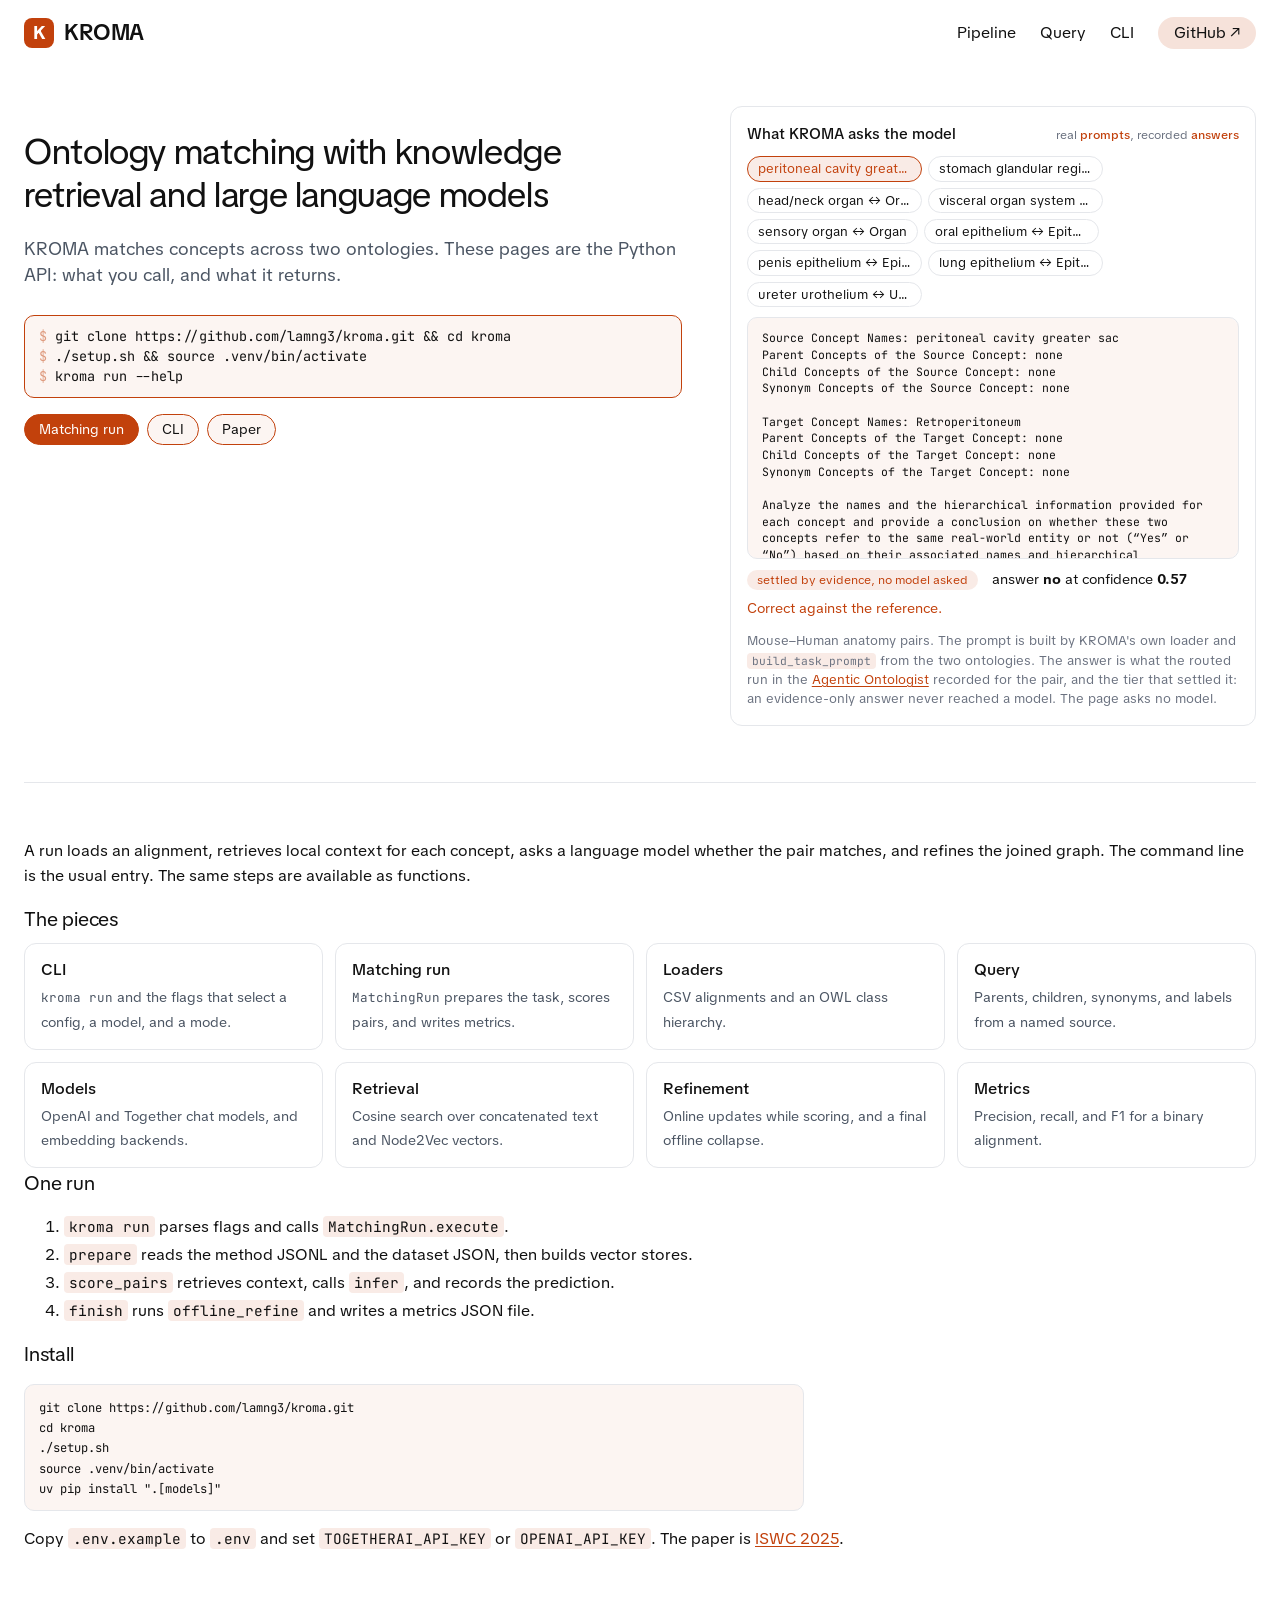
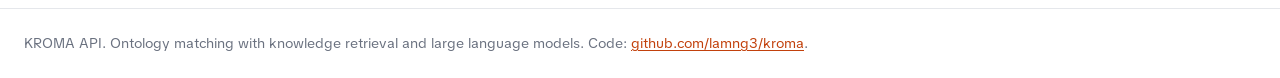
==== index.html @ 7c2565bc "Point manual and showcase links at lamng3.com, which proxies the GitHub Pages sites. Co-Authored-By:" ====
<!DOCTYPE html>
<html lang="en">
<head>
<meta charset="utf-8">
<meta name="viewport" content="width=device-width, initial-scale=1">
<link rel="preconnect" href="https://fonts.googleapis.com">
<link rel="preconnect" href="https://fonts.gstatic.com" crossorigin>
<link href="https://fonts.googleapis.com/css2?family=TikTok+Sans:wght@400;500;600;700&family=JetBrains+Mono:wght@400;500&display=swap" rel="stylesheet">
<link rel="stylesheet" href="style.css">
<title>KROMA — ontology matching with knowledge retrieval and LLMs</title>
<meta name="description" content="The KROMA Python API: the command line, the matching run, retrieval, models, and refinement.">
</head>
<body>
<a class="skip" href="#content">Skip to content</a>
<input id="nav-toggle" class="nav-toggle" type="checkbox">
<header class="site">
  <a class="logo" href="index.html"><span class="logo-mark">K</span><span>KROMA</span></a>
  <nav class="site">
    <a href="pipeline.html">Pipeline</a>
    <a href="query.html">Query</a>
    <a href="cli.html">CLI</a>
    <label class="nav-button" for="nav-toggle">Menu</label>
    <a href="https://github.com/lamng3/kroma" class="pill">GitHub ↗</a>
  </nav>
</header>
<main class="wrap" id="content" style="max-width:1280px">
<section class="hero">
  <div>
    <h1>Ontology matching with knowledge retrieval and large language models</h1>
    <p class="lede">KROMA matches concepts across two ontologies. These pages are the Python API: what you call, and what it returns.</p>
    <pre class="install"><span class="prompt">$ </span>git clone https://github.com/lamng3/kroma.git &amp;&amp; cd kroma
<span class="prompt">$ </span>./setup.sh &amp;&amp; source .venv/bin/activate
<span class="prompt">$ </span>kroma run --help</pre>
    <div class="actions">
      <a class="btn solid" href="pipeline.html">Matching run</a>
      <a class="btn" href="cli.html">CLI</a>
      <a class="btn" href="https://arxiv.org/abs/2507.14032">Paper</a>
    </div>
  </div>
  <div class="demo-card" id="demo">
    <div class="head"><h3>What KROMA asks the model</h3><span class="tag">real <b>prompts</b>, recorded <b>answers</b></span></div>
    <div class="tabs" id="tabs" role="tablist"></div>
    <pre class="prompt-box" id="prompt"></pre>
    <div class="verdict-row" id="verdict"></div>
    <p class="note">Mouse–Human anatomy pairs. The prompt is built by KROMA's own loader and <code>build_task_prompt</code> from the two ontologies. The answer is what the routed run in the <a href="https://lamng3.com/agentic-ontologist/">Agentic Ontologist</a> recorded for the pair, and the tier that settled it: an evidence-only answer never reached a model. The page asks no model.</p>
  </div>
</section>
<section class="block"><div class="prose-home">

<p>A run loads an alignment, retrieves local context for each concept, asks a language model whether the pair matches, and refines the joined graph. The command line is the usual entry. The same steps are available as functions.</p>
<h2 id="the-pieces">The pieces</h2>
<div class="cards">
<a class="card" href="cli.html"><strong>CLI</strong><span><code>kroma run</code> and the flags that select a config, a model, and a mode.</span></a>
<a class="card" href="pipeline.html"><strong>Matching run</strong><span><code>MatchingRun</code> prepares the task, scores pairs, and writes metrics.</span></a>
<a class="card" href="loaders.html"><strong>Loaders</strong><span>CSV alignments and an OWL class hierarchy.</span></a>
<a class="card" href="query.html"><strong>Query</strong><span>Parents, children, synonyms, and labels from a named source.</span></a>
<a class="card" href="models.html"><strong>Models</strong><span>OpenAI and Together chat models, and embedding backends.</span></a>
<a class="card" href="retrieval.html"><strong>Retrieval</strong><span>Cosine search over concatenated text and Node2Vec vectors.</span></a>
<a class="card" href="refinement.html"><strong>Refinement</strong><span>Online updates while scoring, and a final offline collapse.</span></a>
<a class="card" href="metrics.html"><strong>Metrics</strong><span>Precision, recall, and F1 for a binary alignment.</span></a>
</div>
<h2 id="one-run">One run</h2>
<ol>
<li><code>kroma run</code> parses flags and calls <code>MatchingRun.execute</code>.</li>
<li><code>prepare</code> reads the method JSONL and the dataset JSON, then builds vector stores.</li>
<li><code>score_pairs</code> retrieves context, calls <code>infer</code>, and records the prediction.</li>
<li><code>finish</code> runs <code>offline_refine</code> and writes a metrics JSON file.</li>
</ol>
<h2 id="install">Install</h2>
<pre><code>git clone https://github.com/lamng3/kroma.git
cd kroma
./setup.sh
source .venv/bin/activate
uv pip install ".[models]"</code></pre>
<p>Copy <code>.env.example</code> to <code>.env</code> and set <code>TOGETHERAI_API_KEY</code> or <code>OPENAI_API_KEY</code>. The paper is <a href="https://arxiv.org/abs/2507.14032">ISWC 2025</a>.</p>
</div></section>
<script src="demo.js"></script>
</main>
<footer class="site">KROMA API. Ontology matching with knowledge retrieval and large language models. Code: <a href="https://github.com/lamng3/kroma">github.com/lamng3/kroma</a>.</footer>
</body>
</html>
---- style.css ----
:root {
  --primary: #c2410c;
  --primary-5: rgba(194, 65, 12, 0.05);
  --primary-10: rgba(194, 65, 12, 0.1);
  --primary-15: rgba(194, 65, 12, 0.15);
  --primary-50: rgba(194, 65, 12, 0.5);
  --bg: #ffffff;
  --fg: #111111;
  --muted: #4b5563;
  --subtle: #6b7280;
  --faint: #9ca3af;
  --border: #e5e7eb;
  --warn: #a15c07;
  --warn-bg: rgba(161, 92, 7, 0.1);
  --bad: #b42318;
  --bad-bg: rgba(180, 35, 24, 0.09);
  --font: "TikTok Sans", ui-sans-serif, system-ui, -apple-system, "Segoe UI", sans-serif;
  --mono: "JetBrains Mono", ui-monospace, SFMono-Regular, Menlo, monospace;
}

@media (prefers-color-scheme: dark) {
  :root:not([data-theme="light"]) {
    --primary: #fb923c;
    --primary-5: rgba(251, 146, 60, 0.06);
    --primary-10: rgba(251, 146, 60, 0.1);
    --primary-15: rgba(251, 146, 60, 0.16);
    --primary-50: rgba(251, 146, 60, 0.5);
    --bg: #111214;
    --fg: #ececec;
    --muted: #b4b8bf;
    --subtle: #9096a0;
    --faint: #6b7280;
    --border: #2a2d33;
    --warn: #f0b252;
    --warn-bg: rgba(240, 178, 82, 0.12);
    --bad: #ff8a80;
    --bad-bg: rgba(255, 138, 128, 0.12);
  }
}

* { box-sizing: border-box; }
html { -webkit-text-size-adjust: 100%; scroll-behavior: smooth; }
body { margin: 0; background: var(--bg); color: var(--fg); font-family: var(--font); font-size: 16px; line-height: 1.55; }
::selection { background: var(--primary-15); }
a { color: var(--primary); text-underline-offset: 0.15em; }
button { font: inherit; color: inherit; }
button:not(:disabled) { cursor: pointer; }
.wrap { max-width: 1280px; margin: 0 auto; padding: 0 24px; }
.skip { position: absolute; left: -999px; top: 0; }
.skip:focus { left: 8px; top: 8px; background: var(--bg); padding: 8px; z-index: 5; }

/* Header */
header.site { display: flex; align-items: center; justify-content: space-between; gap: 24px; padding: 16px 24px; max-width: 1280px; margin: 0 auto; }
.logo { display: flex; align-items: center; gap: 10px; text-decoration: none; color: var(--fg); font-size: 22px; font-weight: 600; letter-spacing: -0.02em; }
.logo-mark { width: 30px; height: 30px; border-radius: 8px; background: var(--primary); color: var(--bg); display: grid; place-items: center; font-size: 18px; font-weight: 700; }
.logo b { color: var(--primary); font-weight: 600; }
nav.site { display: flex; align-items: center; gap: 24px; }
nav.site a { text-decoration: none; color: var(--fg); }
nav.site a:hover { color: var(--primary); }
nav.site a.pill { background: var(--primary-15); padding: 4px 16px; border-radius: 999px; }
nav.site a.pill:hover { background: var(--primary-50); color: var(--fg); }

/* Hero */
.hero { padding: 40px 0 56px; display: grid; grid-template-columns: 5fr 4fr; gap: 48px; align-items: start; }
.hero h1 { font-size: 36px; line-height: 1.2; font-weight: 400; margin: 24px 0 20px; max-width: 42rem; letter-spacing: -0.01em; }
.hero .lede { font-size: 18px; line-height: 1.4; color: var(--muted); margin: 0 0 28px; max-width: 42rem; }
.install { background: var(--primary-5); border: 1px solid var(--primary); border-radius: 10px; padding: 10px 14px; font-family: var(--mono); font-size: 13.5px; white-space: pre; overflow-x: auto; margin: 0 0 16px; }
.install .prompt { color: var(--primary-50); user-select: none; }
.actions { display: flex; gap: 8px; flex-wrap: wrap; }
.btn { border: 1px solid var(--primary); background: var(--primary-5); color: var(--fg); border-radius: 999px; padding: 4px 14px; font-size: 14px; text-decoration: none; }
.btn:hover:not(:disabled) { background: var(--primary-15); }
.btn:disabled { opacity: 0.45; }
.btn.solid { background: var(--primary); color: var(--bg); }

/* Live demo card */
.demo-card { border: 1px solid var(--border); border-radius: 12px; padding: 16px; }
.demo-card .head { display: flex; justify-content: space-between; align-items: baseline; margin-bottom: 10px; gap: 8px; }
.demo-card h3 { margin: 0; font-size: 15px; font-weight: 500; }
.tag { font-size: 12px; color: var(--subtle); white-space: nowrap; }
.tag b { color: var(--primary); font-weight: 500; }
.mems { display: grid; gap: 6px; margin: 4px 0 12px; }
.mem { border: 1px solid var(--border); border-radius: 8px; padding: 6px 10px; font-size: 13.5px; background: transparent; text-align: left; width: 100%; display: grid; grid-template-columns: 1fr auto; gap: 2px 10px; }
.mem:hover:not(:disabled) { border-color: var(--primary-50); }
.mem[aria-pressed="true"] { border-color: var(--primary); background: var(--primary-5); }
.mem .key { font-family: var(--mono); font-size: 12px; color: var(--subtle); }
.mem .txt { grid-column: 1; }
.mem.hidden { display: none; }
.chip { font-size: 11.5px; padding: 1px 8px; border-radius: 999px; align-self: start; grid-row: 1 / span 2; grid-column: 2; }
.chip.live { background: var(--primary-10); color: var(--primary); }
.chip.stale { background: var(--warn-bg); color: var(--warn); }
.chip.retracted { background: var(--bad-bg); color: var(--bad); }
.slider { display: grid; grid-template-columns: auto 1fr auto; gap: 10px; align-items: center; font-size: 13px; color: var(--subtle); }
.slider input { width: 100%; accent-color: var(--primary); }
.logline { font-family: var(--mono); font-size: 12px; color: var(--subtle); min-height: 2.9em; margin: 10px 0 0; }
.logline b { color: var(--fg); font-weight: 500; }
.note { font-size: 12.5px; color: var(--subtle); margin: 12px 0 0; }

/* Sections */
section.block { padding: 40px 0; border-top: 1px solid var(--border); }
section.block h2 { font-size: 20px; font-weight: 400; margin: 0 0 8px; }
section.block .sub { margin: 0 0 20px; font-size: 14px; color: var(--subtle); }
.cards { display: grid; grid-template-columns: repeat(auto-fill, minmax(260px, 1fr)); gap: 12px; }
a.card, div.card { border: 1px solid var(--border); border-radius: 12px; padding: 14px 16px; text-decoration: none; color: var(--fg); display: block; }
a.card:hover { border-color: var(--primary-50); background: var(--primary-5); }
a.card strong, div.card strong { display: block; font-weight: 500; margin-bottom: 2px; }
a.card span, div.card span { font-size: 14px; color: var(--muted); }

/* Manual */
.layout { max-width: 1280px; margin: 0 auto; padding: 0 24px; display: grid; grid-template-columns: 240px minmax(0, 1fr); gap: 48px; }
.nav { position: sticky; top: 0; align-self: start; max-height: 100vh; overflow-y: auto; padding: 8px 0 32px; font-size: 14px; }
.nav a { display: block; padding: 3px 10px; border-radius: 6px; text-decoration: none; color: var(--muted); }
.nav a:hover { color: var(--fg); background: var(--primary-5); }
.nav a[aria-current="page"] { color: var(--primary); background: var(--primary-10); font-weight: 500; }
.nav-part { margin: 18px 10px 4px; font-size: 11.5px; letter-spacing: 0.06em; text-transform: uppercase; color: var(--faint); }
.brand-desk { display: none; }
.search { width: 100%; padding: 6px 12px; border: 1px solid var(--border); border-radius: 999px; background: transparent; color: var(--fg); font: inherit; font-size: 14px; }
.search:focus { outline: 0; border-color: var(--primary); }
#results { list-style: none; padding: 0 0 0 10px; margin: 8px 0; }
#results li { margin: 4px 0; }
main { padding: 8px 0 64px; min-width: 0; max-width: 780px; }
.kicker { margin: 16px 0 0; font-size: 13px; color: var(--primary); }
h1 { font-size: 34px; font-weight: 400; line-height: 1.2; letter-spacing: -0.01em; margin: 4px 0 12px; }
.lede { font-size: 18px; line-height: 1.4; color: var(--muted); margin: 0 0 24px; }
h2 { font-size: 22px; font-weight: 500; margin: 40px 0 8px; letter-spacing: -0.01em; }
h3 { font-size: 17px; font-weight: 500; margin: 28px 0 6px; }
p, li { overflow-wrap: anywhere; }
li { margin: 3px 0; }
.toc { border: 1px solid var(--border); border-radius: 10px; padding: 10px 16px; margin: 0 0 24px; font-size: 14px; }
.toc strong { font-weight: 500; }
.toc ol { margin: 4px 0 0; padding-left: 1.2rem; }
.toc a { text-decoration: none; }
.callout { border-radius: 10px; padding: 10px 16px; margin: 18px 0; font-size: 15px; background: var(--primary-5); border-left: 3px solid var(--primary); }
.callout p:first-of-type { margin-top: 0; }
.callout p:last-child { margin-bottom: 0; }
.callout .label { display: block; font-size: 11.5px; letter-spacing: 0.06em; text-transform: uppercase; color: var(--primary); margin-bottom: 2px; }
.callout.next, .callout.warning { background: var(--warn-bg); border-color: var(--warn); }
.callout.next .label, .callout.warning .label { color: var(--warn); }
pre { background: var(--primary-5); border: 1px solid var(--border); border-radius: 10px; padding: 12px 14px; overflow-x: auto; font-family: var(--mono); font-size: 13.5px; line-height: 1.5; }
code { font-family: var(--mono); font-size: 0.9em; }
p code, li code, td code { background: var(--primary-10); border-radius: 4px; padding: 1px 5px; }
table { border-collapse: collapse; width: 100%; margin: 16px 0; font-size: 14.5px; display: block; overflow-x: auto; }
th, td { text-align: left; padding: 7px 12px; border-bottom: 1px solid var(--border); vertical-align: top; }
th { font-weight: 500; color: var(--subtle); }
footer.site { max-width: 1280px; margin: 0 auto; padding: 24px; border-top: 1px solid var(--border); font-size: 13.5px; color: var(--subtle); }
.nav-toggle, .nav-button { display: none; }

@media (max-width: 900px) {
  .hero { grid-template-columns: 1fr; gap: 28px; }
  .hero h1 { font-size: 30px; margin-top: 8px; }
  .layout { grid-template-columns: 1fr; gap: 0; }
  .nav { position: static; max-height: none; display: none; border-bottom: 1px solid var(--border); margin-bottom: 12px; }
  .nav-toggle:checked ~ .layout .nav { display: block; }
  .nav-button { display: inline-block; border: 1px solid var(--border); border-radius: 999px; padding: 2px 14px; font-size: 14px; }
  .brand-desk { display: block; font-weight: 500; padding: 4px 10px; }
  nav.site a:not(.pill) { display: none; }
  .wrap, .layout { padding: 0 16px; }
  header.site { padding: 12px 16px; }
}
.eyebrow { font-size: 12px; letter-spacing: 0.08em; text-transform: uppercase; color: var(--subtle); margin: 24px 0 4px; }
.prose-home { max-width: 780px; }
.prose-home h2 { margin-top: 28px; }

/* Prompt demo */
.tabs { display: flex; flex-wrap: wrap; gap: 6px; margin-bottom: 10px; }
.tab { border: 1px solid var(--border); background: transparent; border-radius: 999px; padding: 2px 10px; font-size: 12.5px; max-width: 14em; overflow: hidden; text-overflow: ellipsis; white-space: nowrap; }
.tab[aria-selected="true"] { border-color: var(--primary); background: var(--primary-10); color: var(--primary); }
pre.prompt-box { font-size: 11.5px; line-height: 1.45; white-space: pre-wrap; max-height: 21em; overflow: auto; margin: 0 0 10px; }
.verdict-row { display: flex; flex-wrap: wrap; gap: 8px 14px; align-items: baseline; font-size: 13.5px; }
.pill-tier { font-size: 12px; padding: 1px 10px; border-radius: 999px; background: var(--primary-10); color: var(--primary); }
.verdict-row .ok { color: var(--primary); }
.verdict-row .no { color: #b42318; }
.prose-home { max-width: none; }
.prose-home pre { max-width: 780px; }
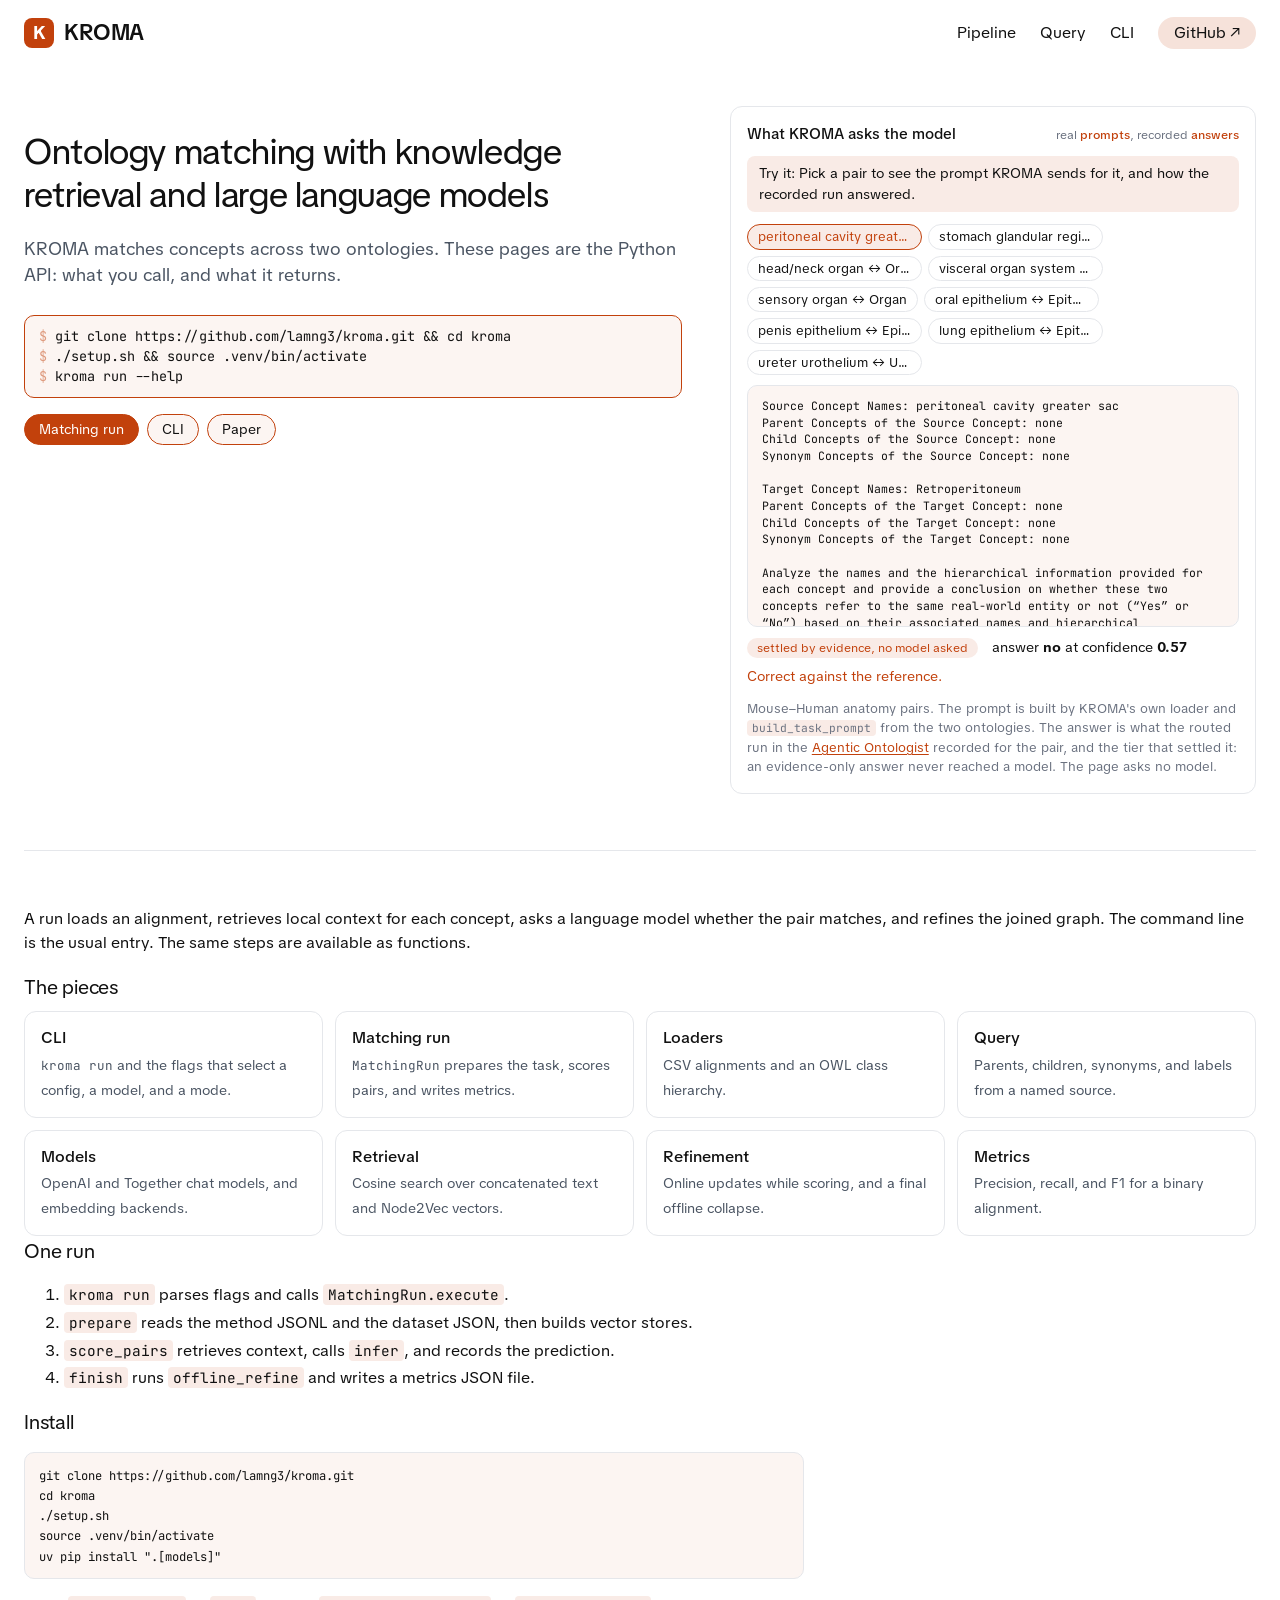
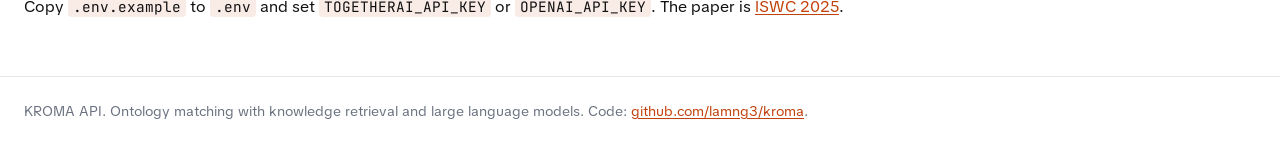
==== commit 530d4e40: "Tell visitors what to do in each demo." ====
--- a/index.html
+++ b/index.html
@@ -6,6 +6,7 @@
 <link rel="preconnect" href="https://fonts.googleapis.com">
 <link rel="preconnect" href="https://fonts.gstatic.com" crossorigin>
 <link href="https://fonts.googleapis.com/css2?family=TikTok+Sans:wght@400;500;600;700&family=JetBrains+Mono:wght@400;500&display=swap" rel="stylesheet">
+<link rel="icon" href="favicon.svg" type="image/svg+xml">
 <link rel="stylesheet" href="style.css">
 <title>KROMA — ontology matching with knowledge retrieval and LLMs</title>
 <meta name="description" content="The KROMA Python API: the command line, the matching run, retrieval, models, and refinement.">
@@ -39,6 +40,7 @@
   </div>
   <div class="demo-card" id="demo">
     <div class="head"><h3>What KROMA asks the model</h3><span class="tag">real <b>prompts</b>, recorded <b>answers</b></span></div>
+    <p class="try">Try it: Pick a pair to see the prompt KROMA sends for it, and how the recorded run answered.</p>
     <div class="tabs" id="tabs" role="tablist"></div>
     <pre class="prompt-box" id="prompt"></pre>
     <div class="verdict-row" id="verdict"></div>
--- a/style.css
+++ b/style.css
@@ -171,3 +171,27 @@
 .verdict-row .no { color: #b42318; }
 .prose-home { max-width: none; }
 .prose-home pre { max-width: 780px; }
+
+/* Phones: let grid children shrink so wide code scrolls inside its box instead of widening the page */
+.hero > *, .layout > *, .demo-card, .cards > * { min-width: 0; }
+.install, pre { max-width: 100%; }
+.demo-card pre, .demo-card .bars { overflow-x: auto; }
+@media (max-width: 900px) {
+  body { overflow-x: hidden; }
+  .bar { grid-template-columns: 5em 1fr 2.4em 3.2em; }
+}
+@media (max-width: 900px) {
+  header.site { gap: 8px; }
+  nav.site { gap: 8px; }
+  .logo { font-size: 19px; gap: 8px; }
+  nav.site a.pill { padding: 3px 10px; white-space: nowrap; font-size: 14px; }
+}
+body:not(:has(.layout)) .nav-button { display: none; }
+/* Previous and next */
+.pager { display: flex; justify-content: space-between; gap: 16px; margin: 40px 0 0; padding-top: 18px; border-top: 1px solid var(--border); }
+.pager a { display: block; border: 1px solid var(--border); border-radius: 12px; padding: 10px 16px; text-decoration: none; color: var(--fg); min-width: 0; max-width: 48%; }
+.pager a:hover { border-color: var(--primary-50); background: var(--primary-5); }
+.pager a span { display: block; font-size: 12px; color: var(--subtle); }
+.pager .next { margin-left: auto; text-align: right; }
+
+.try { margin: 0 0 12px; padding: 7px 12px; border-radius: 8px; background: var(--primary-10); font-size: 13.5px; }
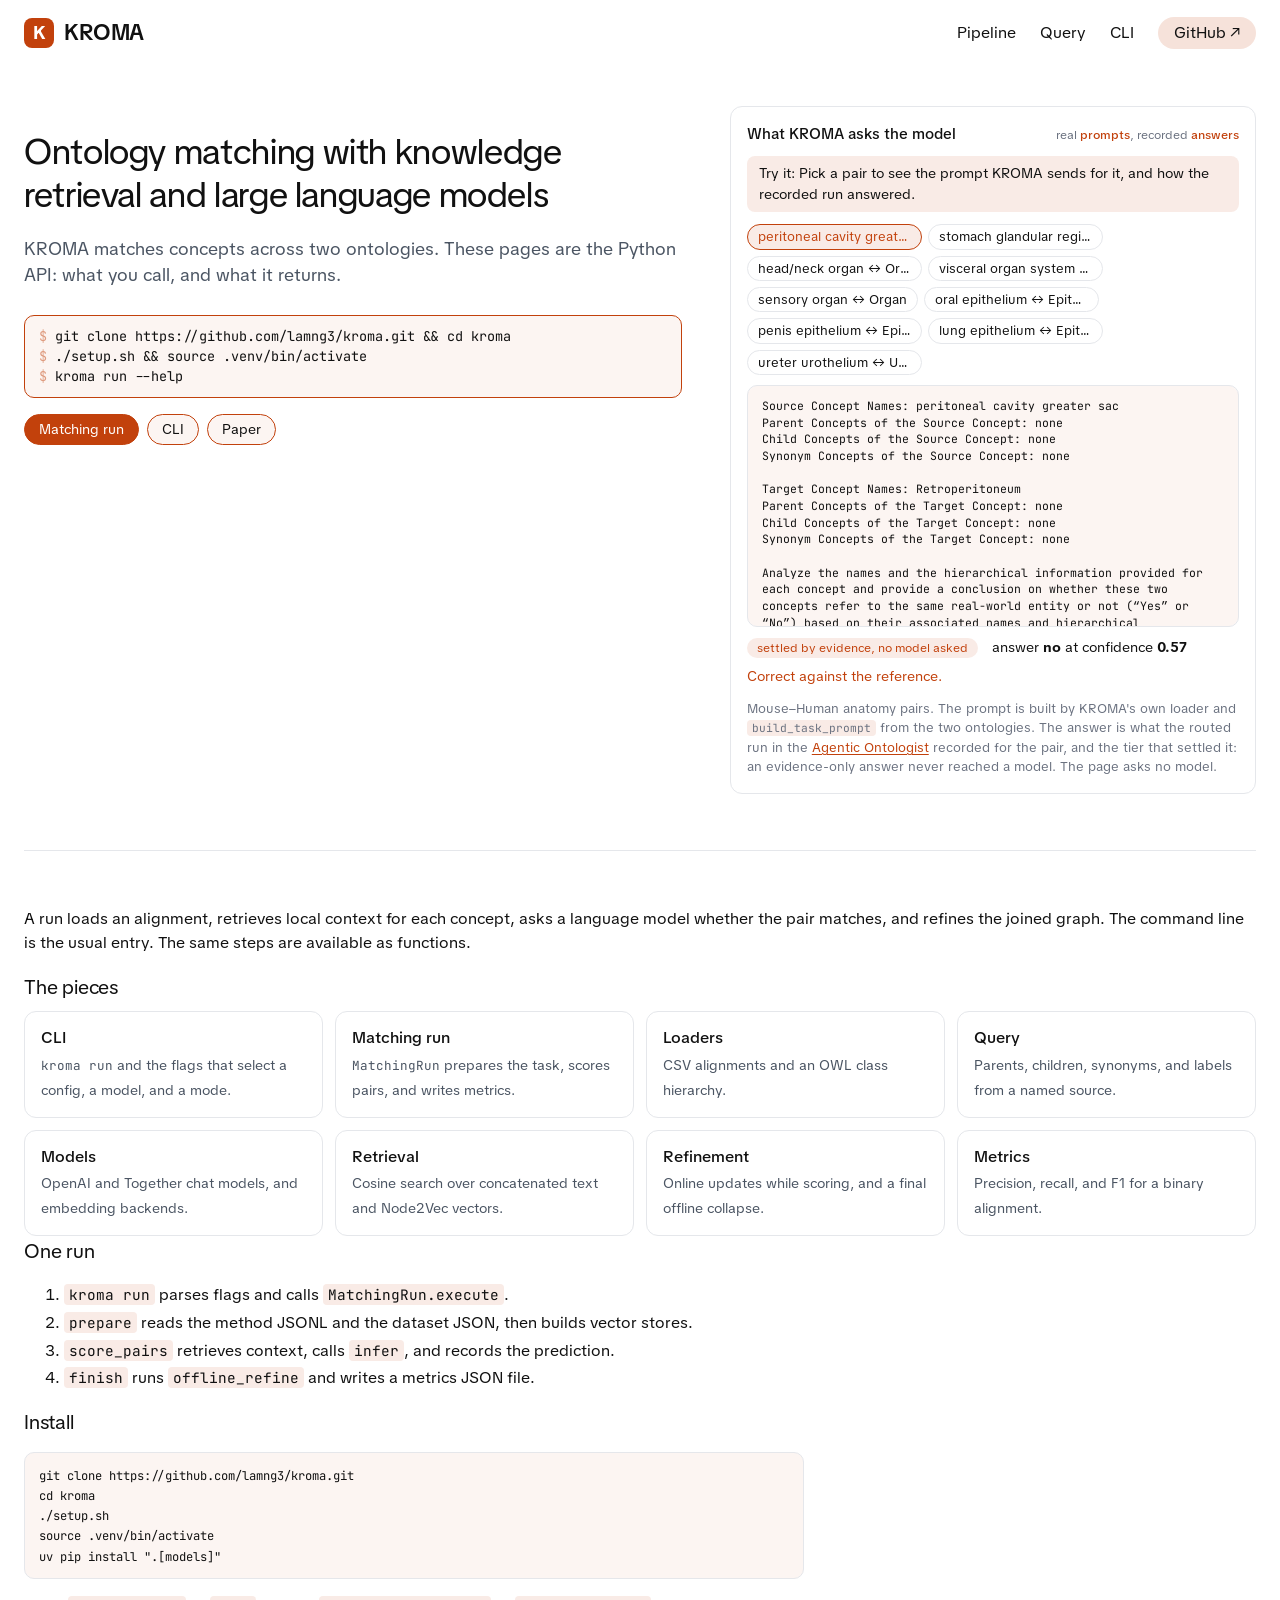
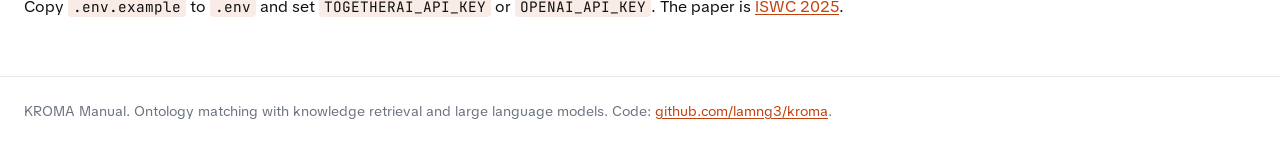
==== commit 07201b24: "Call every manual a manual, and explain each tier's part in the routing demo. Co-Authored-By: Claude" ====
--- a/index.html
+++ b/index.html
@@ -78,6 +78,6 @@
 </div></section>
 <script src="demo.js"></script>
 </main>
-<footer class="site">KROMA API. Ontology matching with knowledge retrieval and large language models. Code: <a href="https://github.com/lamng3/kroma">github.com/lamng3/kroma</a>.</footer>
+<footer class="site">KROMA Manual. Ontology matching with knowledge retrieval and large language models. Code: <a href="https://github.com/lamng3/kroma">github.com/lamng3/kroma</a>.</footer>
 </body>
 </html>
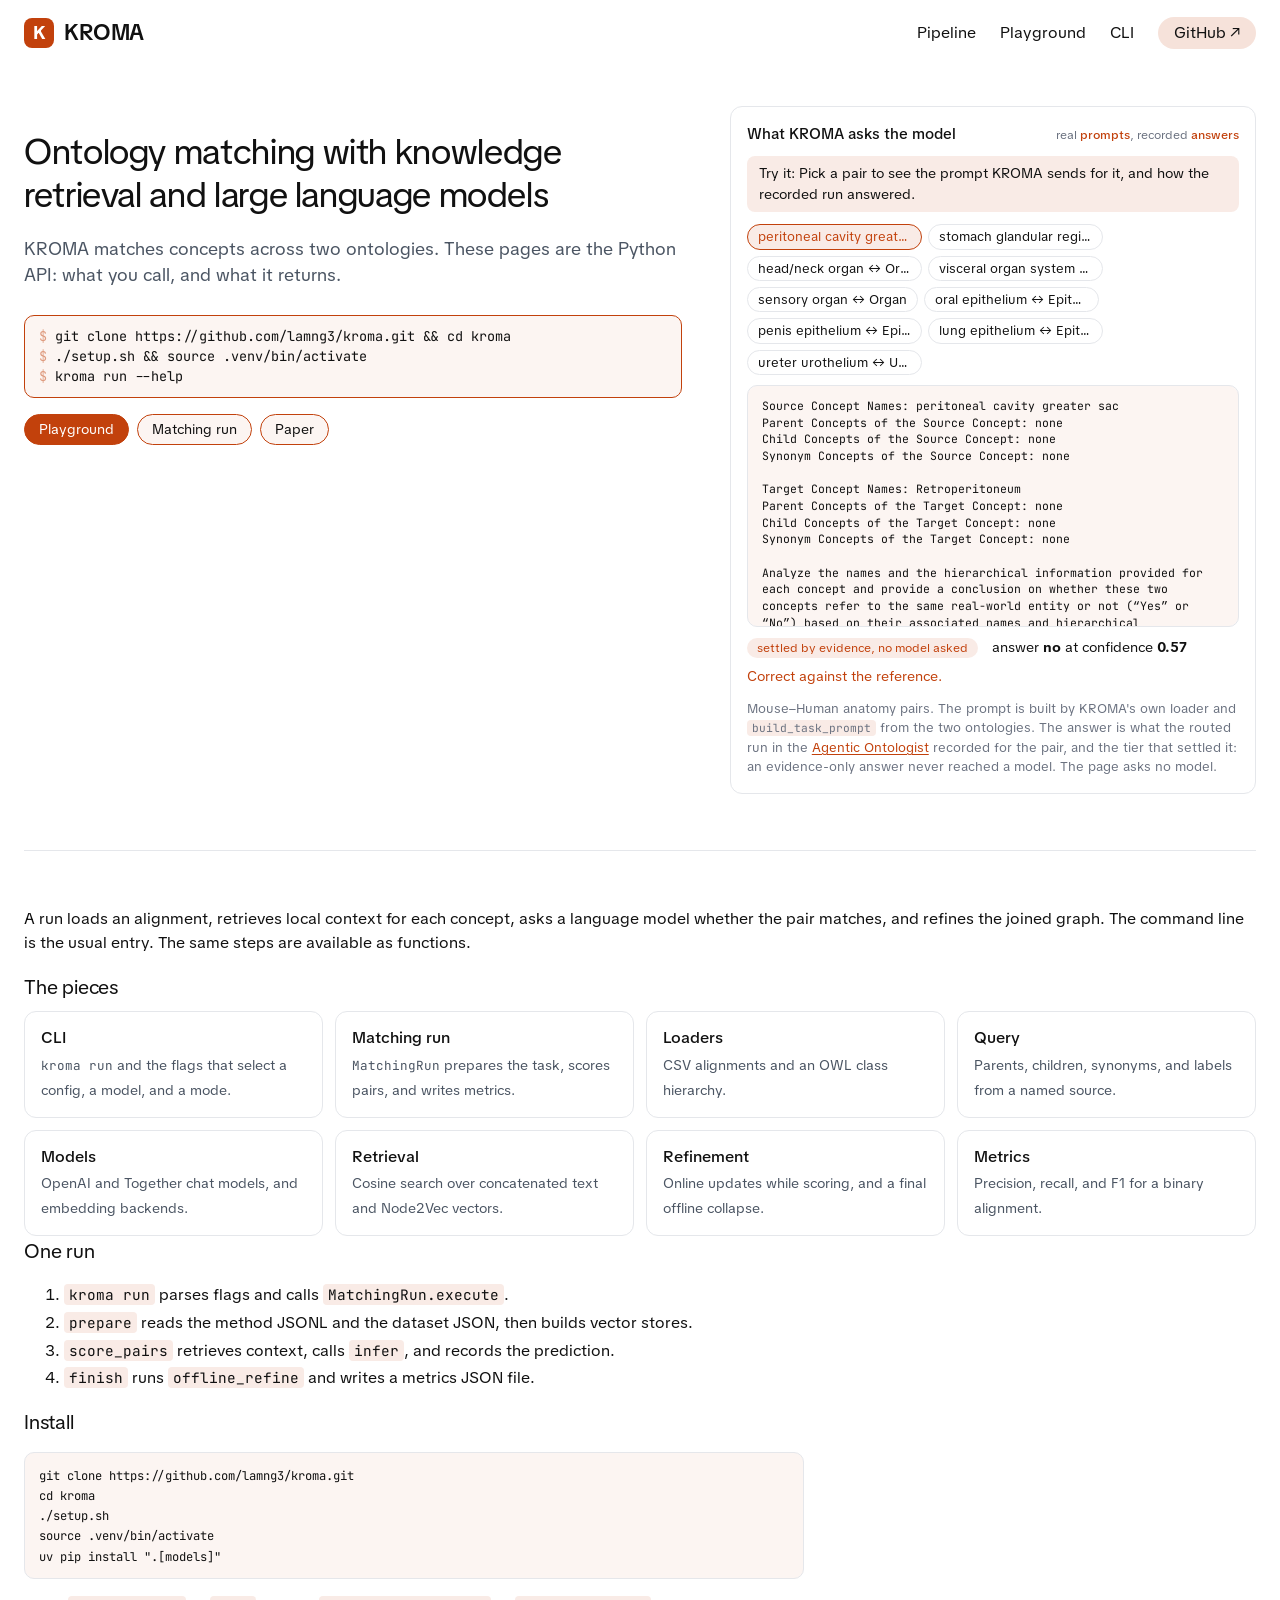
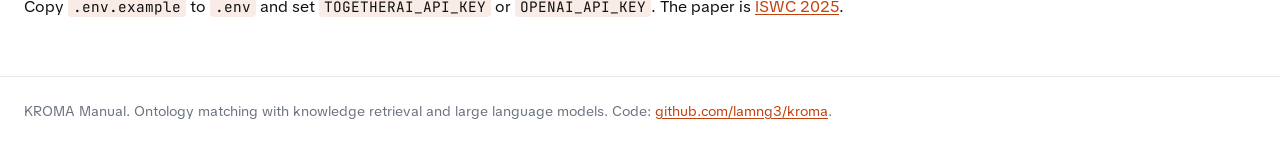
==== commit 7da02ff2: "Add playgrounds: KROMA's prompt for any two concepts, and the Agentic Ontologist's evidence tier on " ====
--- a/index.html
+++ b/index.html
@@ -16,9 +16,9 @@
 <input id="nav-toggle" class="nav-toggle" type="checkbox">
 <header class="site">
   <a class="logo" href="index.html"><span class="logo-mark">K</span><span>KROMA</span></a>
-  <nav class="site">
+  <nav class="site" aria-label="Site">
     <a href="pipeline.html">Pipeline</a>
-    <a href="query.html">Query</a>
+    <a href="playground.html">Playground</a>
     <a href="cli.html">CLI</a>
     <label class="nav-button" for="nav-toggle">Menu</label>
     <a href="https://github.com/lamng3/kroma" class="pill">GitHub ↗</a>
@@ -33,8 +33,8 @@
 <span class="prompt">$ </span>./setup.sh &amp;&amp; source .venv/bin/activate
 <span class="prompt">$ </span>kroma run --help</pre>
     <div class="actions">
-      <a class="btn solid" href="pipeline.html">Matching run</a>
-      <a class="btn" href="cli.html">CLI</a>
+      <a class="btn solid" href="playground.html">Playground</a>
+      <a class="btn" href="pipeline.html">Matching run</a>
       <a class="btn" href="https://arxiv.org/abs/2507.14032">Paper</a>
     </div>
   </div>
--- a/style.css
+++ b/style.css
@@ -195,3 +195,96 @@
 .pager .next { margin-left: auto; text-align: right; }
 
 .try { margin: 0 0 12px; padding: 7px 12px; border-radius: 8px; background: var(--primary-10); font-size: 13.5px; }
+
+/* Arena: a ranked leaderboard in the manual's own theme (arena.js) */
+.arena { margin: 8px 0 24px; }
+main:has(.arena) { max-width: none; }
+.arena .a-bar { display: flex; flex-wrap: wrap; gap: 10px 16px; align-items: center; margin: 0 0 14px; font-size: 14px; }
+.arena .seg { display: inline-flex; gap: 6px; flex-wrap: wrap; }
+.arena .seg button { border: 1px solid var(--border); background: transparent; border-radius: 999px; padding: 3px 13px; font-size: 13.5px; }
+.arena .seg button[aria-pressed="true"] { border-color: var(--primary); background: var(--primary-10); color: var(--primary); }
+.arena input[type="search"] { border: 1px solid var(--border); background: transparent; border-radius: 999px; padding: 4px 14px; font: inherit; font-size: 14px; min-width: 12em; color: var(--fg); }
+.arena input[type="search"]:focus { outline: 0; border-color: var(--primary); }
+.arena .a-sub { color: var(--subtle); font-size: 13.5px; margin: 0 0 14px; }
+.podium { display: grid; grid-template-columns: repeat(3, minmax(0, 1fr)); gap: 12px; margin: 0 0 18px; align-items: end; }
+.podium .slot { border: 1px solid var(--border); border-radius: 14px; padding: 14px 16px; display: grid; gap: 4px; position: relative; overflow: hidden; }
+.podium .slot.r1 { order: 2; padding-top: 22px; padding-bottom: 20px; border-color: var(--gold); background: linear-gradient(180deg, color-mix(in srgb, var(--gold) 12%, transparent), transparent 70%); }
+.podium .slot.r2 { order: 1; } .podium .slot.r3 { order: 3; }
+.podium .slot.ours { box-shadow: inset 0 0 0 1.5px var(--primary-50); }
+.medal { width: 28px; height: 28px; border-radius: 50%; display: grid; place-items: center; font-size: 14px; font-weight: 700; color: #fff; background: var(--m); }
+.r1 .medal, td.rank .medal.r1 { --m: var(--gold); } .r2 .medal, td.rank .medal.r2 { --m: var(--silver); } .r3 .medal, td.rank .medal.r3 { --m: var(--bronze); }
+.podium .name { font-weight: 500; font-size: 16px; overflow-wrap: anywhere; line-height: 1.25; }
+.podium .score { font-size: 30px; font-weight: 500; letter-spacing: -0.01em; font-variant-numeric: tabular-nums; line-height: 1.1; }
+.podium .meta { font-size: 12.5px; color: var(--subtle); min-height: 1.4em; }
+.podium .slot.r1 .score { font-size: 36px; }
+@media (max-width: 700px) { .podium { grid-template-columns: minmax(0, 1fr); } .podium .slot { order: unset !important; } }
+.arena table { width: 100%; border-collapse: collapse; font-size: 14.5px; display: table; }
+.arena th, .arena td { padding: 9px 10px; border-bottom: 1px solid var(--border); text-align: left; vertical-align: middle; }
+.arena th { font-weight: 500; color: var(--subtle); white-space: nowrap; font-size: 13px; }
+.arena th button { background: none; border: 0; padding: 0; font: inherit; color: inherit; cursor: pointer; }
+.arena th button:hover, .arena th[aria-sort] button { color: var(--fg); }
+.arena th[aria-sort="descending"] button::after { content: " ↓"; } .arena th[aria-sort="ascending"] button::after { content: " ↑"; }
+.arena td.num, .arena th.num { text-align: right; font-variant-numeric: tabular-nums; }
+.arena td.rank { width: 3.2em; }
+.arena td.rank .medal { width: 24px; height: 24px; font-size: 12px; }
+.arena td.rank .plain { color: var(--subtle); padding-left: 8px; }
+.arena tr.ours td { background: var(--primary-5); }
+.arena tr.ours td:first-child { box-shadow: inset 3px 0 0 var(--primary); }
+.arena .nm { font-weight: 500; }
+.arena .tags { display: flex; flex-wrap: wrap; gap: 4px 6px; margin-top: 3px; }
+.arena .tag { display: inline-block; font-size: 11.5px; padding: 0 8px; border-radius: 999px; border: 1px solid var(--border); color: var(--subtle); white-space: nowrap; }
+.arena .tag.ours { border-color: var(--primary-50); color: var(--primary); background: var(--primary-10); }
+.arena .meter { display: grid; grid-template-columns: minmax(70px, 1fr) 3.4em; gap: 10px; align-items: center; min-width: 170px; }
+.arena .meter i { display: block; height: 9px; border-radius: 5px; background: var(--primary-10); position: relative; overflow: hidden; }
+.arena .meter i::after { content: ""; position: absolute; inset: 0 auto 0 0; width: var(--w); background: var(--primary); border-radius: 5px; }
+.arena tr.other .meter i::after { background: var(--faint); }
+.arena .meter b { font-weight: 500; text-align: right; font-variant-numeric: tabular-nums; }
+.arena .none { color: var(--faint); }
+.arena .a-foot { color: var(--subtle); font-size: 13px; margin: 12px 0 0; }
+.arena .scroll { overflow-x: auto; }
+@media (max-width: 720px) { .arena .opt { display: none; } .arena .meter { min-width: 120px; } }
+:root { --gold: #b8860b; --silver: #8a94a3; --bronze: #b0693a; }
+@media (prefers-color-scheme: dark) { :root:not([data-theme="light"]) { --gold: #d4a62a; --silver: #9aa4b2; --bronze: #c97b4a; } }
+
+.btn.solid:hover:not(:disabled) { background: var(--primary); color: var(--bg); filter: brightness(1.12); }
+.btn.solid:disabled { opacity: 0.5; }
+
+/* Playground (pg.js) */
+.pg { margin: 8px 0 24px; display: grid; gap: 16px; }
+.pg-panel { border: 1px solid var(--border); border-radius: 12px; padding: 14px 16px; min-width: 0; }
+.pg-panel > h3 { font-size: 15px; font-weight: 500; margin: 0 0 4px; }
+.pg-panel > .pg-sub { font-size: 13.5px; color: var(--subtle); margin: 0 0 10px; }
+.pg textarea { width: 100%; min-height: 9em; resize: vertical; border: 1px solid var(--border); border-radius: 10px; background: var(--primary-5); color: var(--fg); font: 13px/1.5 var(--mono); padding: 10px 12px; tab-size: 2; }
+.pg textarea:focus, .pg select:focus, .pg input:focus { outline: 2px solid var(--primary); outline-offset: 1px; }
+.pg select, .pg input[type="text"], .pg input[type="password"], .pg input[type="search"] { border: 1px solid var(--border); background: transparent; color: var(--fg); border-radius: 8px; padding: 5px 9px; font: inherit; font-size: 14px; max-width: 100%; }
+.pg-row { display: flex; flex-wrap: wrap; gap: 8px 12px; align-items: center; margin: 10px 0 0; }
+.pg-row .grow { flex: 1 1 14em; }
+.pg-status { font-size: 13px; color: var(--subtle); }
+.pg-line { font-size: 13.5px; color: var(--subtle); margin: 8px 0 0; }
+.pg-line b { color: var(--fg); font-weight: 500; }
+.pg-note { font-size: 13px; color: var(--subtle); margin: 8px 0 0; }
+.pg-pre { font: 12.5px/1.5 var(--mono); background: var(--primary-5); border: 1px solid var(--border); border-radius: 10px; padding: 10px 12px; overflow: auto; margin: 8px 0 0; white-space: pre-wrap; }
+.pg-scroll { overflow: auto; max-height: 26em; border: 1px solid var(--border); border-radius: 10px; margin-top: 10px; }
+.pg-table { border-collapse: collapse; width: 100%; font-size: 13px; display: table; margin: 0; }
+.pg-table th, .pg-table td { text-align: left; padding: 6px 10px; border-bottom: 1px solid var(--border); font-family: var(--mono); font-size: 12.5px; white-space: nowrap; }
+.pg-table th { position: sticky; top: 0; background: var(--bg); color: var(--subtle); font-weight: 500; }
+.pg-table tr:last-child td { border-bottom: 0; }
+.pg-table td.pg-iri { color: var(--primary); } .pg-table td.pg-literal { color: var(--fg); } .pg-table td.pg-blank, .pg-table td.pg-unbound { color: var(--faint); }
+.pg-error { border-left: 3px solid var(--bad, #b42318); background: color-mix(in srgb, var(--bad, #b42318) 10%, transparent); border-radius: 0 10px 10px 0; padding: 8px 12px; font: 13px/1.5 var(--mono); margin-top: 10px; white-space: pre-wrap; }
+.pg-field { display: grid; gap: 3px; font-size: 12.5px; color: var(--subtle); }
+.pg-field input { width: 100%; }
+.pg-llm { display: grid; grid-template-columns: repeat(auto-fit, minmax(12em, 1fr)); gap: 10px; }
+.pg-cols { display: grid; grid-template-columns: minmax(0, 1fr) minmax(0, 1fr); gap: 16px; }
+@media (max-width: 900px) { .pg-cols { grid-template-columns: minmax(0, 1fr); } }
+.pg-tag { display: inline-block; font-size: 11.5px; padding: 0 8px; border-radius: 999px; border: 1px solid var(--border); color: var(--subtle); }
+.pg-tag.ok { border-color: var(--primary-50); color: var(--primary); background: var(--primary-10); }
+.pg-tag.bad { border-color: var(--bad, #b42318); color: var(--bad, #b42318); }
+.plan { list-style: none; margin: 8px 0 0; padding: 0; font: 12.5px/1.6 var(--mono); }
+.plan li { display: flex; flex-wrap: wrap; gap: 4px 10px; align-items: baseline; padding-left: calc(var(--d) * 18px); }
+.plan .op { color: var(--fg); } .plan .est { color: var(--subtle); }
+.plan .rows { font-size: 11.5px; padding: 0 8px; border-radius: 999px; background: var(--primary-10); color: var(--primary); }
+.plan .rows.off { background: color-mix(in srgb, var(--warn, #a15c07) 14%, transparent); color: var(--warn, #a15c07); }
+
+.btn.solid:hover:not(:disabled) { background: var(--primary); color: var(--bg); filter: brightness(1.12); }
+.btn.solid:disabled { opacity: 0.5; }
+main:has(.pg) { max-width: none; }
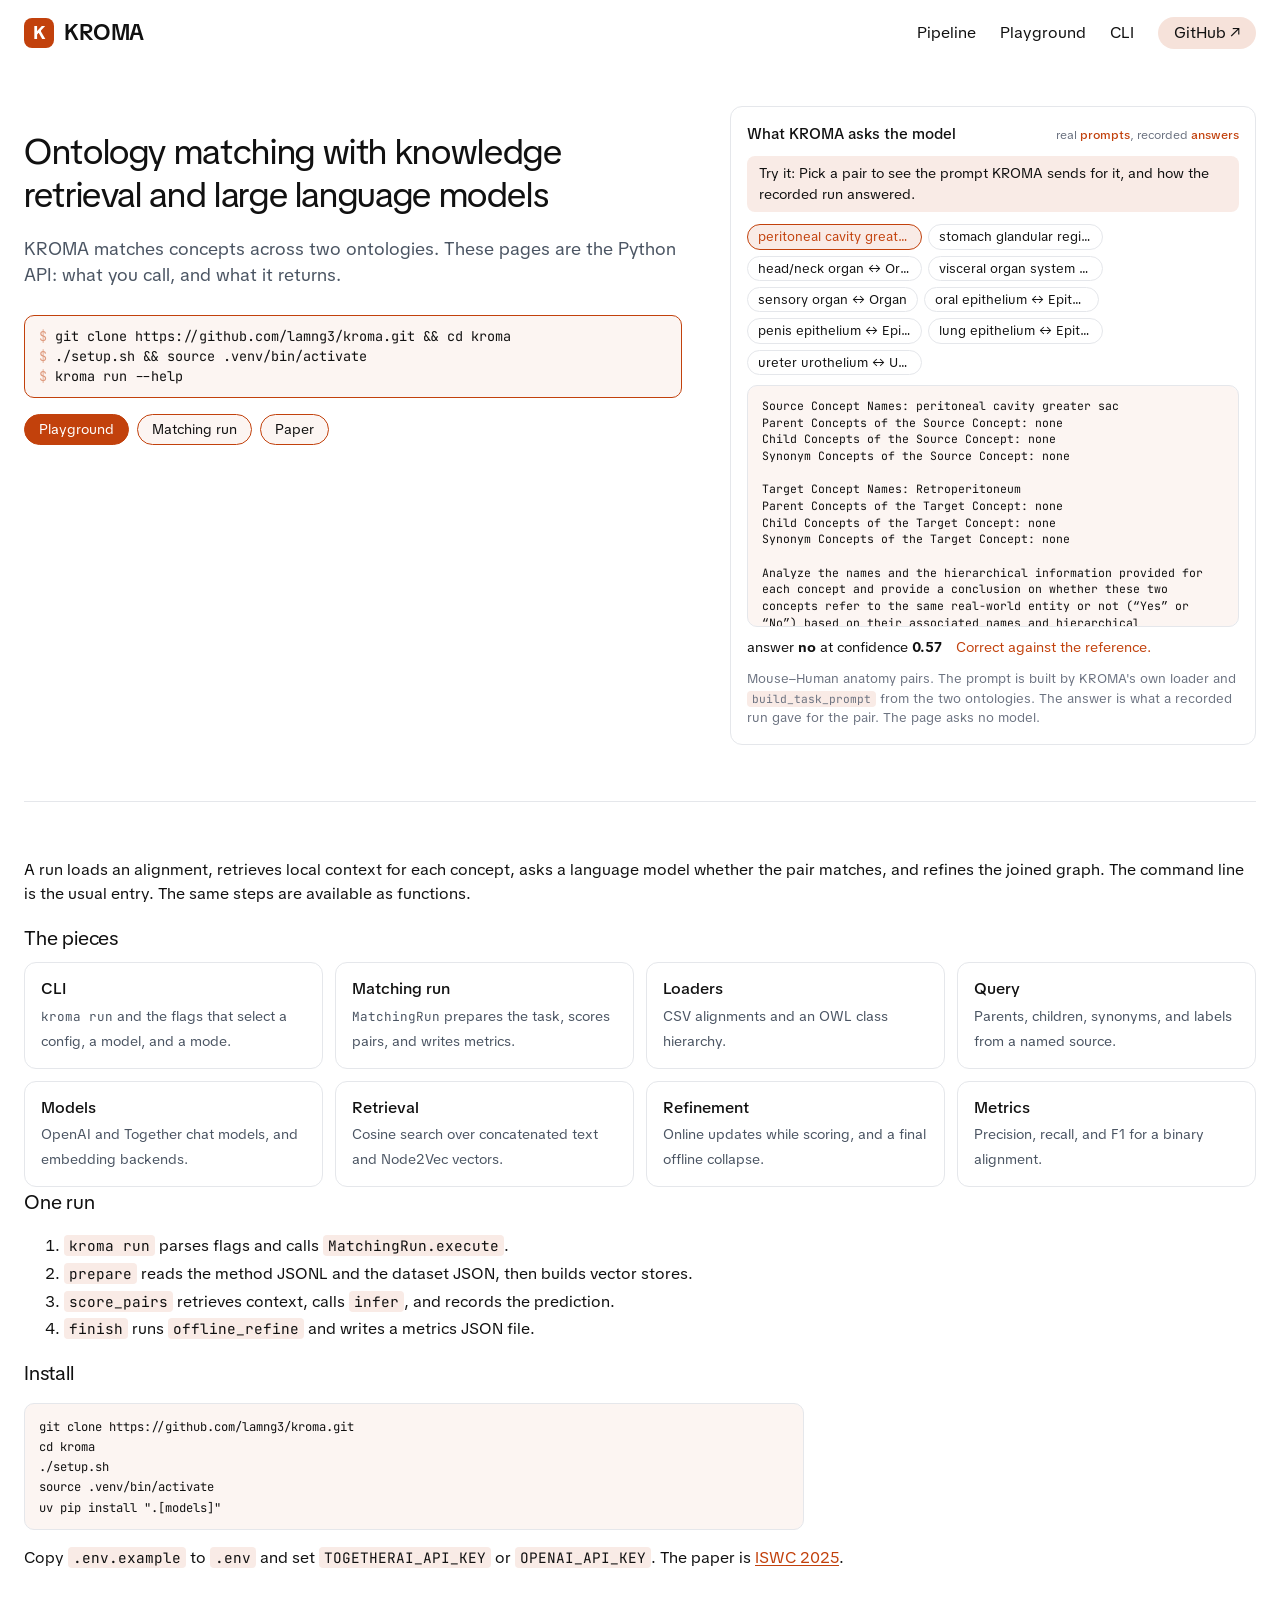
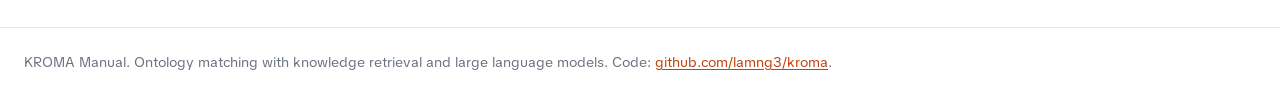
==== commit 5eacfb15: "Describe the demo's answers as a recorded run, without naming the private project or its routing tie" ====
--- a/index.html
+++ b/index.html
@@ -44,7 +44,7 @@
     <div class="tabs" id="tabs" role="tablist"></div>
     <pre class="prompt-box" id="prompt"></pre>
     <div class="verdict-row" id="verdict"></div>
-    <p class="note">Mouse–Human anatomy pairs. The prompt is built by KROMA's own loader and <code>build_task_prompt</code> from the two ontologies. The answer is what the routed run in the <a href="https://lamng3.com/agentic-ontologist/">Agentic Ontologist</a> recorded for the pair, and the tier that settled it: an evidence-only answer never reached a model. The page asks no model.</p>
+    <p class="note">Mouse–Human anatomy pairs. The prompt is built by KROMA's own loader and <code>build_task_prompt</code> from the two ontologies. The answer is what a recorded run gave for the pair. The page asks no model.</p>
   </div>
 </section>
 <section class="block"><div class="prose-home">
--- a/style.css
+++ b/style.css
@@ -166,7 +166,6 @@
 .tab[aria-selected="true"] { border-color: var(--primary); background: var(--primary-10); color: var(--primary); }
 pre.prompt-box { font-size: 11.5px; line-height: 1.45; white-space: pre-wrap; max-height: 21em; overflow: auto; margin: 0 0 10px; }
 .verdict-row { display: flex; flex-wrap: wrap; gap: 8px 14px; align-items: baseline; font-size: 13.5px; }
-.pill-tier { font-size: 12px; padding: 1px 10px; border-radius: 999px; background: var(--primary-10); color: var(--primary); }
 .verdict-row .ok { color: var(--primary); }
 .verdict-row .no { color: #b42318; }
 .prose-home { max-width: none; }
@@ -288,3 +287,5 @@
 .btn.solid:hover:not(:disabled) { background: var(--primary); color: var(--bg); filter: brightness(1.12); }
 .btn.solid:disabled { opacity: 0.5; }
 main:has(.pg) { max-width: none; }
+.pg input[type="range"] { accent-color: var(--primary); }
+.pg progress { accent-color: var(--primary); width: 10em; height: 8px; }
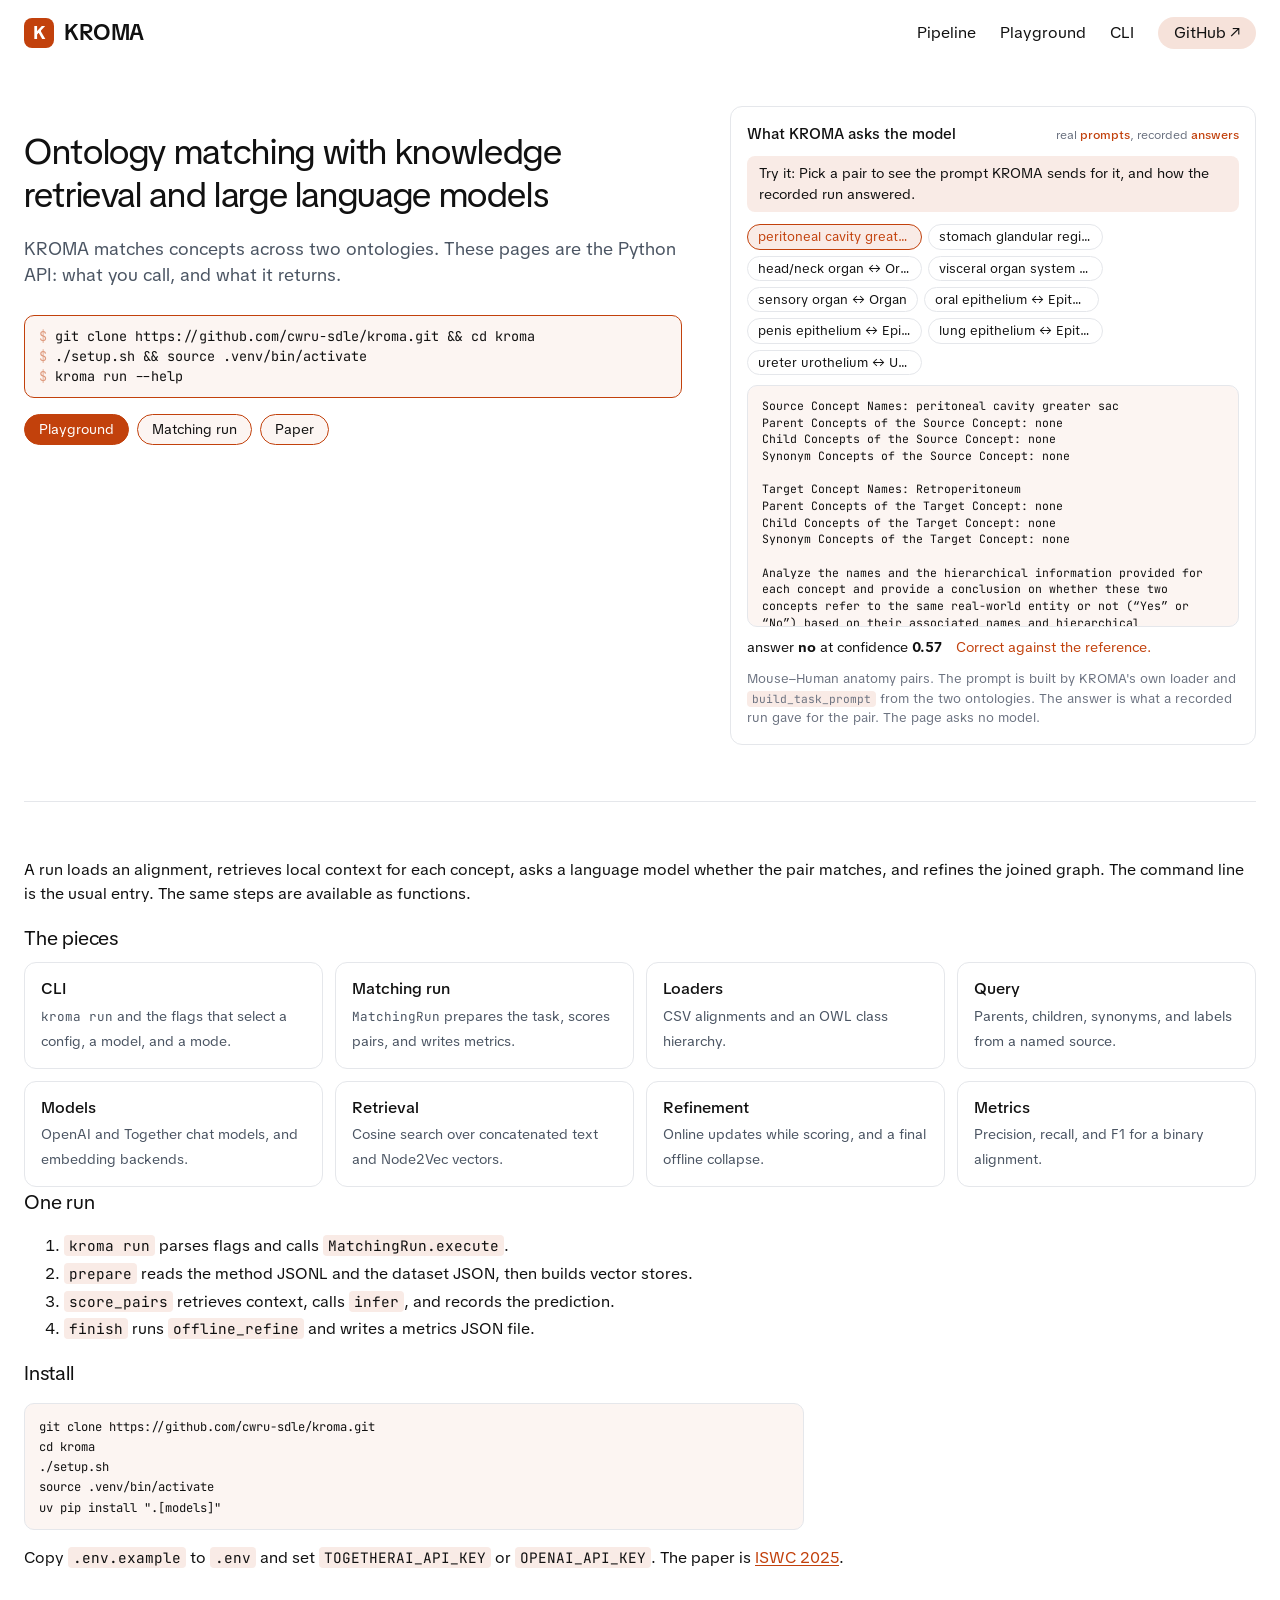
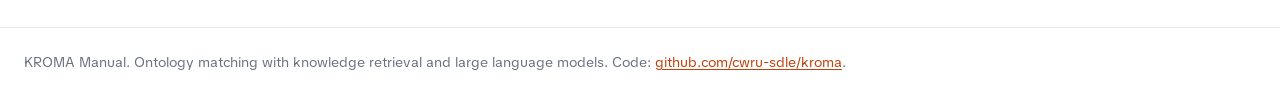
==== commit 9b163841: "Point code links at cwru-sdle/kroma." ====
--- a/index.html
+++ b/index.html
@@ -21,7 +21,7 @@
     <a href="playground.html">Playground</a>
     <a href="cli.html">CLI</a>
     <label class="nav-button" for="nav-toggle">Menu</label>
-    <a href="https://github.com/lamng3/kroma" class="pill">GitHub ↗</a>
+    <a href="https://github.com/cwru-sdle/kroma" class="pill">GitHub ↗</a>
   </nav>
 </header>
 <main class="wrap" id="content" style="max-width:1280px">
@@ -29,7 +29,7 @@
   <div>
     <h1>Ontology matching with knowledge retrieval and large language models</h1>
     <p class="lede">KROMA matches concepts across two ontologies. These pages are the Python API: what you call, and what it returns.</p>
-    <pre class="install"><span class="prompt">$ </span>git clone https://github.com/lamng3/kroma.git &amp;&amp; cd kroma
+    <pre class="install"><span class="prompt">$ </span>git clone https://github.com/cwru-sdle/kroma.git &amp;&amp; cd kroma
 <span class="prompt">$ </span>./setup.sh &amp;&amp; source .venv/bin/activate
 <span class="prompt">$ </span>kroma run --help</pre>
     <div class="actions">
@@ -69,7 +69,7 @@
 <li><code>finish</code> runs <code>offline_refine</code> and writes a metrics JSON file.</li>
 </ol>
 <h2 id="install">Install</h2>
-<pre><code>git clone https://github.com/lamng3/kroma.git
+<pre><code>git clone https://github.com/cwru-sdle/kroma.git
 cd kroma
 ./setup.sh
 source .venv/bin/activate
@@ -78,6 +78,6 @@
 </div></section>
 <script src="demo.js"></script>
 </main>
-<footer class="site">KROMA Manual. Ontology matching with knowledge retrieval and large language models. Code: <a href="https://github.com/lamng3/kroma">github.com/lamng3/kroma</a>.</footer>
+<footer class="site">KROMA Manual. Ontology matching with knowledge retrieval and large language models. Code: <a href="https://github.com/cwru-sdle/kroma">github.com/cwru-sdle/kroma</a>.</footer>
 </body>
 </html>
